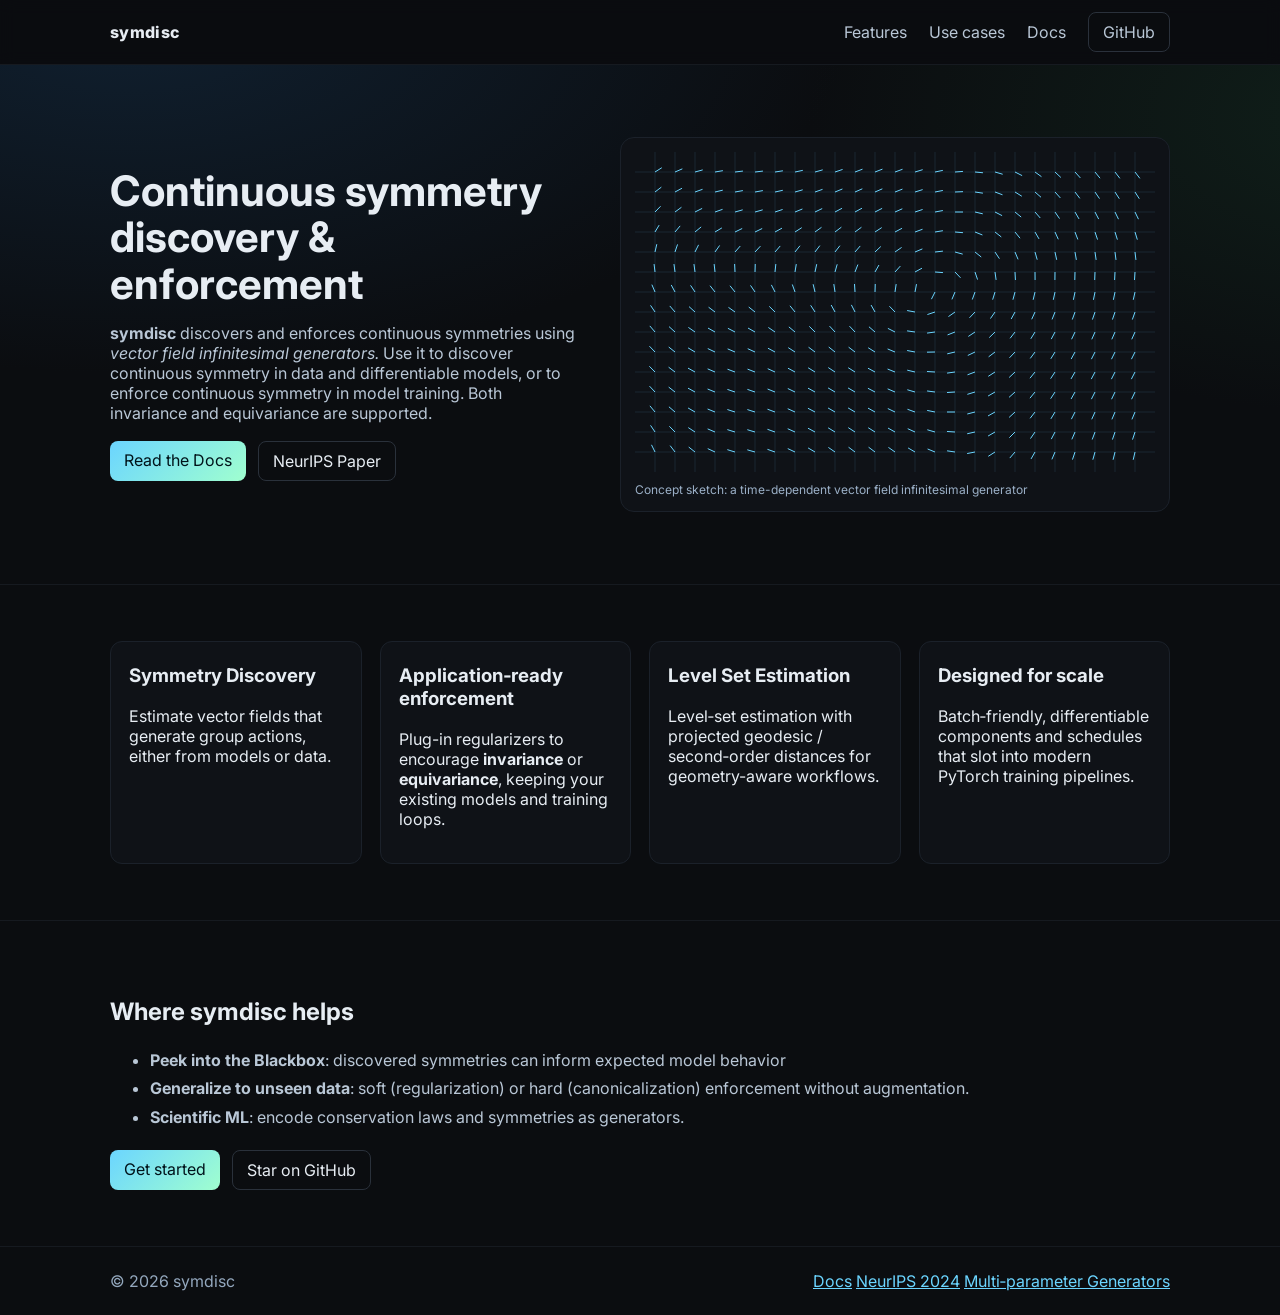
==== site/index.html @ 9f77a485 "Create website files" ====
<!DOCTYPE html>
<html lang="en">
<head>
  <meta charset="utf-8" />
  <meta name="viewport" content="width=device-width, initial-scale=1" />
  <title>symdisc — Continuous Symmetry Discovery & Enforcement</title>
  <meta name="description" content="symdisc: continuous symmetry discovery & enforcement using vector fields" />
  <link rel="preconnect" href="https://fonts.googleapis.com">
  <link rel="preconnect" href="https://fonts.gstatic.com" crossorigin>
  <link href="https://fonts.googleapis.com/css2?family=Inter:wght@300;400;600;800&display=swap" rel="stylesheet">
  <link rel="stylesheet" href="css/main.css" />
</head>

<body>
  <header class="nav">
    <div class="container nav-inner">
      <div class="brand">symdisc</div>
      <nav class="links">
        <a href="features.html">Features</a>
        <a href="use-cases.html">Use cases</a>
        <a href="/docs/">Docs</a>
        <a class="btn" href="https://github.com/KevinMoonLab/SymmetryML" target="_blank" rel="noopener">GitHub</a>
      </nav>
    </div>
  </header>

  <section class="hero">
    <div class="container hero-inner">
      <div class="hero-copy">
        <h1>Continuous symmetry<br/> discovery & enforcement</h1>
        <p>
          <strong>symdisc</strong> discovers and enforces continuous symmetries using <em>vector field infinitesimal generators.</em> Use it to discover continuous symmetry in data and differentiable models, or to enforce continuous symmetry in model training. Both invariance and equivariance are supported. 
        </p>
        <div class="cta">
          <a class="btn primary" href="/docs/">Read the Docs</a>
          <a class="btn ghost" href="https://arxiv.org/abs/2406.03619" target="_blank" rel="noopener">
            NeurIPS Paper
          </a>
        </div>
      </div>

      <div class="hero-visual">
        <canvas id="vfCanvas" width="520" height="320"></canvas>
        <div class="caption">Concept sketch: a time-dependent vector field infinitesimal generator</div>
      </div>
    </div>
  </section>

  <section id="features" class="features">
    <div class="container grid">
      <div class="card">
        <h3>Symmetry Discovery</h3>
        <p>Estimate vector fields that generate group actions, either from models or data.</p>
      </div>

      <div class="card">
        <h3>Application‑ready enforcement</h3>
        <p>Plug-in regularizers to encourage <strong>invariance</strong> or <strong>equivariance</strong>, keeping your existing models and training loops.</p>
      </div>

      <div class="card">
        <h3>Level Set Estimation</h3>
        <p>Level‑set estimation with projected geodesic / second‑order distances for geometry-aware workflows.</p>
      </div>

      <div class="card">
        <h3>Designed for scale</h3>
        <p>Batch‑friendly, differentiable components and schedules that slot into modern PyTorch training pipelines.</p>
      </div>
    </div>
  </section>

  <section id="use-cases" class="use-cases">
    <div class="container">
      <h2>Where symdisc helps</h2>
      <ul class="bullets">
        <li><strong>Peek into the Blackbox</strong>: discovered symmetries can inform expected model behavior</li>
        <li><strong>Generalize to unseen data</strong>: soft (regularization) or hard (canonicalization) enforcement without augmentation.</li>
        <li><strong>Scientific ML</strong>: encode conservation laws and symmetries as generators.</li>
      </ul>
      <div class="cta">
        <a class="btn primary" href="/docs/">Get started</a>
        <a class="btn" href="https://github.com/KevinMoonLab/SymmetryML" target="_blank" rel="noopener">
          Star on GitHub
        </a>
      </div>
    </div>
  </section>

  <footer class="footer">
    <div class="container footer-inner">
      <div>© <span id="year"></span> symdisc</div>
      <div class="small-links">
        <a href="/docs/">Docs</a>
        <a href="https://arxiv.org/abs/2406.03619" target="_blank" rel="noopener">NeurIPS 2024</a>
        <a href="https://arxiv.org/abs/2505.08219" target="_blank" rel="noopener">Multi‑parameter Generators</a>
      </div>
    </div>
  </footer>

  <script src="js/main.js"></script>
</body>
</html>
---- site/css/main.css ----
:root{
  --bg: #0b0d10;
  --panel: #0f1217;
  --fg: #e7edf3;
  --fg-dim: #b9c7d6;
  --acc: #6bd5ff;
  --acc2: #a0ffcf;
}

*{
  box-sizing:border-box;
}

html,body{
  margin:0;
  padding:0;
  font-family:'Inter',system-ui,-apple-system,Segoe UI,Roboto,Ubuntu,'Helvetica Neue',Arial,sans-serif;
  background:var(--bg);
  color:var(--fg);
}

.container{
  max-width:1100px;
  margin:0 auto;
  padding:0 20px;
}

/* ----- NAVIGATION BAR ----- */

.nav{
  position:sticky;
  top:0;
  z-index:10;
  background:rgba(11,13,16,.6);
  backdrop-filter: blur(8px);
  border-bottom:1px solid #161a20;
}

.nav-inner{
  display:flex;
  align-items:center;
  justify-content:space-between;
  height:64px;
}

.brand{
  font-weight:800;
  letter-spacing:.3px;
}

.links a{
  color:var(--fg-dim);
  text-decoration:none;
  margin-left:18px;
}

.links a:hover{
  color:var(--fg);
}

/* ----- BUTTONS ----- */

.btn{
  padding:9px 14px;
  border:1px solid #2a313b;
  border-radius:8px;
  color:var(--fg);
  text-decoration:none;
}

.btn.primary{
  background:linear-gradient(135deg, var(--acc), var(--acc2));
  color:#00131a;
  border:none;
}

.btn.ghost{
  background:transparent;
}

/* ----- HERO SECTION ----- */

.hero{
  padding:72px 0;
  border-bottom:1px solid #161a20;
  background:
    radial-gradient(1200px 600px at 10% -10%, #102030 0%, transparent 60%),
    radial-gradient(1000px 500px at 110% 10%, #10201a 0%, transparent 60%);
}

.hero-inner{
  display:grid;
  grid-template-columns:1.2fr 1fr;
  gap:42px;
  align-items:center;
}

.hero h1{
  font-size:42px;
  line-height:1.1;
  margin:0 0 12px;
}

.hero p{
  color:var(--fg-dim);
  max-width:56ch;
}

.cta{
  margin-top:18px;
  display:flex;
  gap:12px;
  flex-wrap:wrap;
}

.hero-visual{
  background:var(--panel);
  border:1px solid #1b212a;
  border-radius:14px;
  padding:14px;
}

.caption{
  margin-top:6px;
  color:#9bb0c7;
  font-size:12px;
}

/* ----- FEATURES GRID ----- */

.features{
  padding:56px 0;
  border-bottom:1px solid #161a20;
}

.grid{
  display:grid;
  grid-template-columns:repeat(4,1fr);
  gap:18px;
}

.card{
  background:var(--panel);
  border:1px solid #1b212a;
  border-radius:12px;
  padding:18px;
}

.card h3{
  margin-top:4px;
}

/* ----- USE CASES ----- */

.use-cases{
  padding:56px 0;
}

.bullets{
  line-height:1.8;
  color:var(--fg-dim);
}

/* ----- FOOTER ----- */

.footer{
  padding:24px 0;
  border-top:1px solid #161a20;
  color:#94a8be;
}

.footer-inner{
  display:flex;
  align-items:center;
  justify-content:space-between;
}

.footer .small-links a {
  color: var(--acc);          /* bright cyan */
}

.footer .small-links a:hover {
  color: var(--acc2);         /* greenish */
}

/* ----- RESPONSIVE ADJUSTMENTS ----- */

@media (max-width: 980px){
  .hero-inner{
    grid-template-columns:1fr;
  }
  .grid{
    grid-template-columns:1fr 1fr;
  }
}

@media (max-width: 560px){
  .grid{
    grid-template-columns:1fr;
  }
}
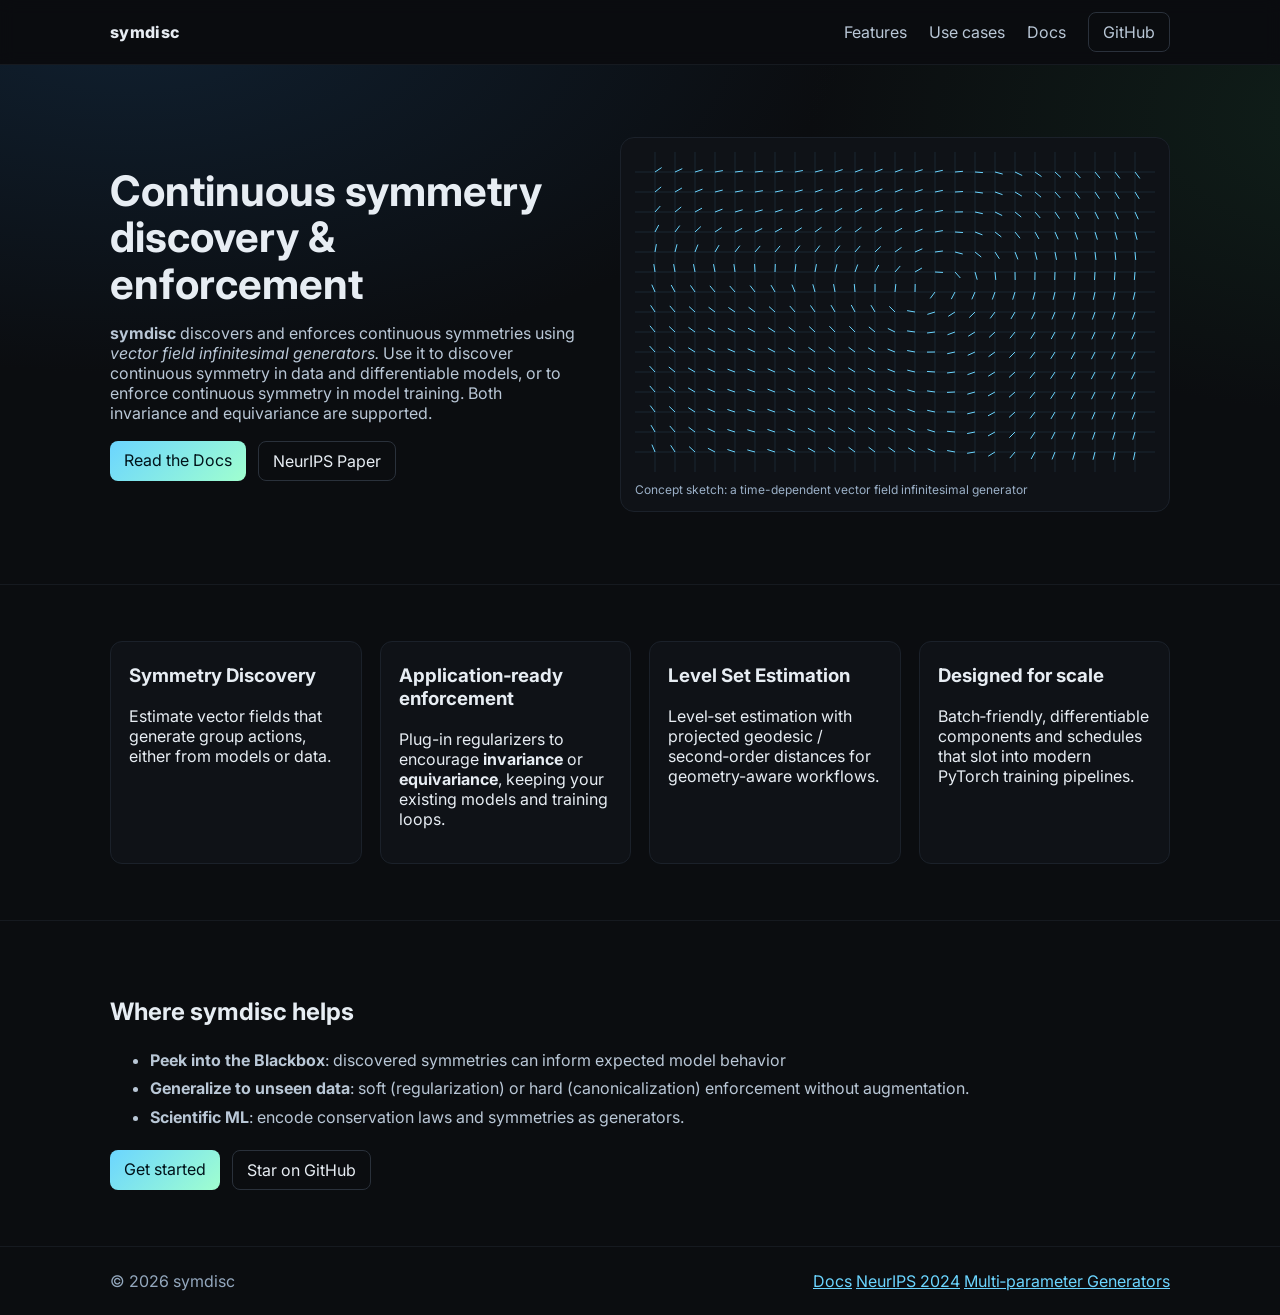
==== commit 892b25bd: "Adjust hyperlinks" ====
--- a/site/index.html
+++ b/site/index.html
@@ -18,7 +18,7 @@
       <nav class="links">
         <a href="features.html">Features</a>
         <a href="use-cases.html">Use cases</a>
-        <a href="/docs/">Docs</a>
+        <a href="docs/">Docs</a>
         <a class="btn" href="https://github.com/KevinMoonLab/SymmetryML" target="_blank" rel="noopener">GitHub</a>
       </nav>
     </div>
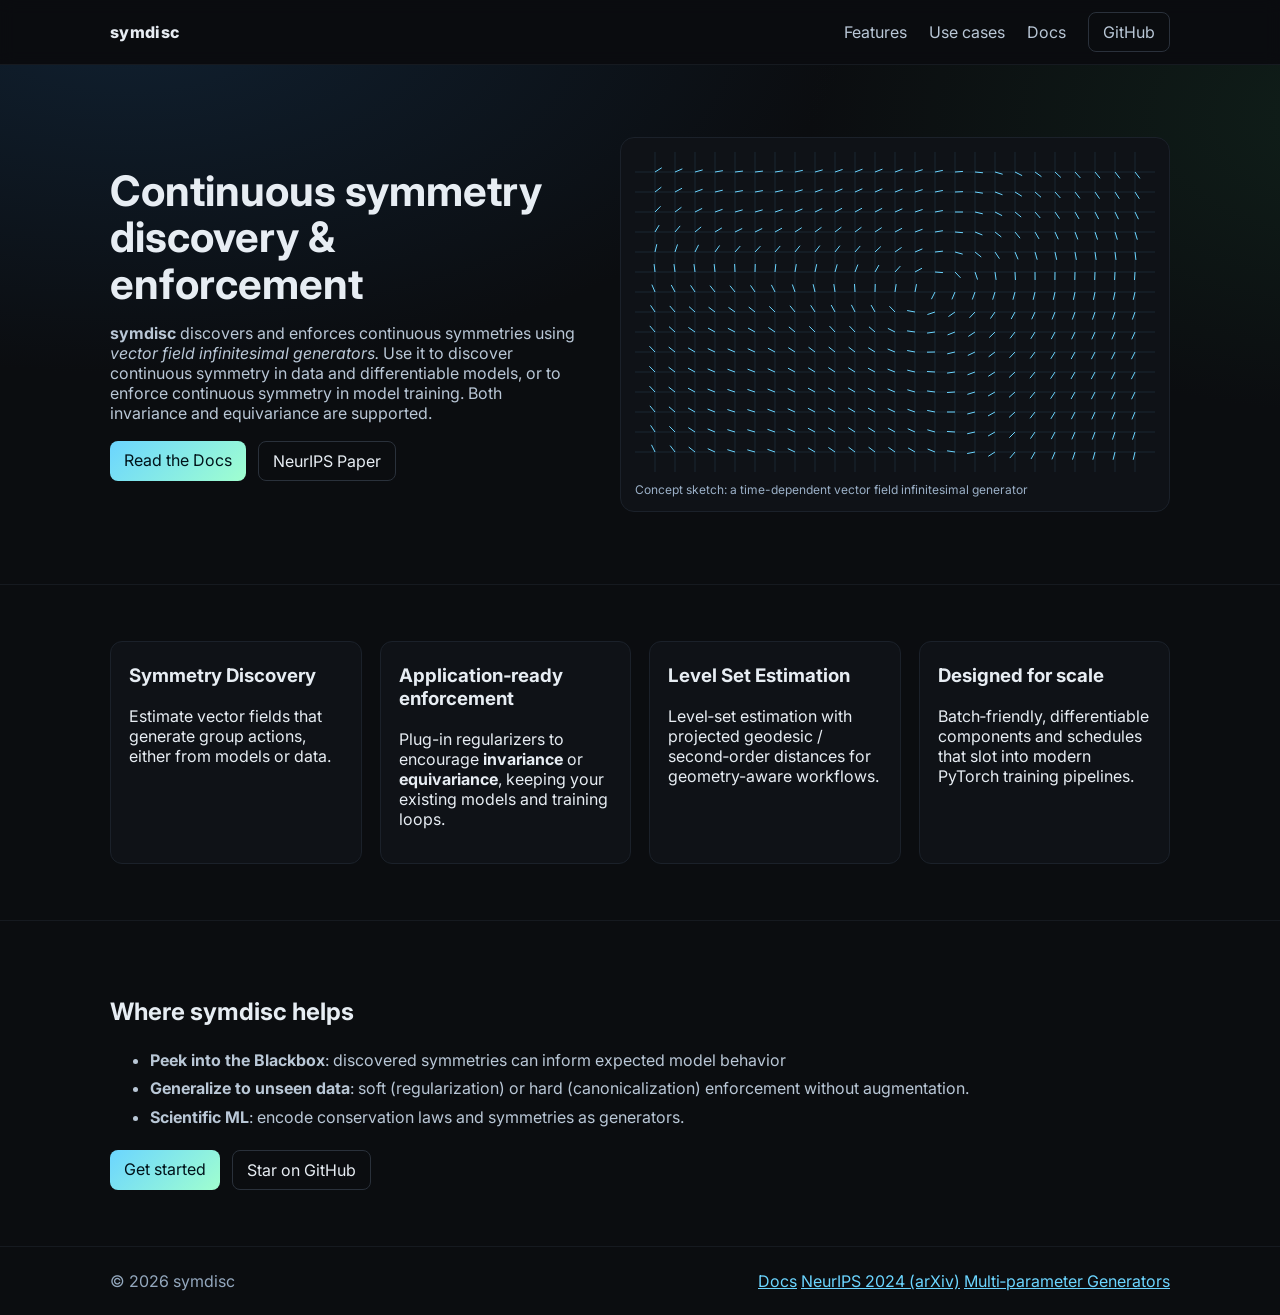
==== commit 6f6f5157: "create navigation for docs" ====
--- a/site/index.html
+++ b/site/index.html
@@ -33,7 +33,7 @@
         </p>
         <div class="cta">
           <a class="btn primary" href="/docs/">Read the Docs</a>
-          <a class="btn ghost" href="https://arxiv.org/abs/2406.03619" target="_blank" rel="noopener">
+          <a class="btn ghost" href="https://proceedings.neurips.cc/paper_files/paper/2024/file/cd04ec5aebfbe397c7fd718c35d02e0b-Paper-Conference.pdf" target="_blank" rel="noopener">
             NeurIPS Paper
           </a>
         </div>
@@ -91,8 +91,8 @@
     <div class="container footer-inner">
       <div>© <span id="year"></span> symdisc</div>
       <div class="small-links">
-        <a href="/docs/">Docs</a>
-        <a href="https://arxiv.org/abs/2406.03619" target="_blank" rel="noopener">NeurIPS 2024</a>
+        <a href="docs/">Docs</a>
+        <a href="https://arxiv.org/abs/2406.03619" target="_blank" rel="noopener">NeurIPS 2024 (arXiv)</a>
         <a href="https://arxiv.org/abs/2505.08219" target="_blank" rel="noopener">Multi‑parameter Generators</a>
       </div>
     </div>
